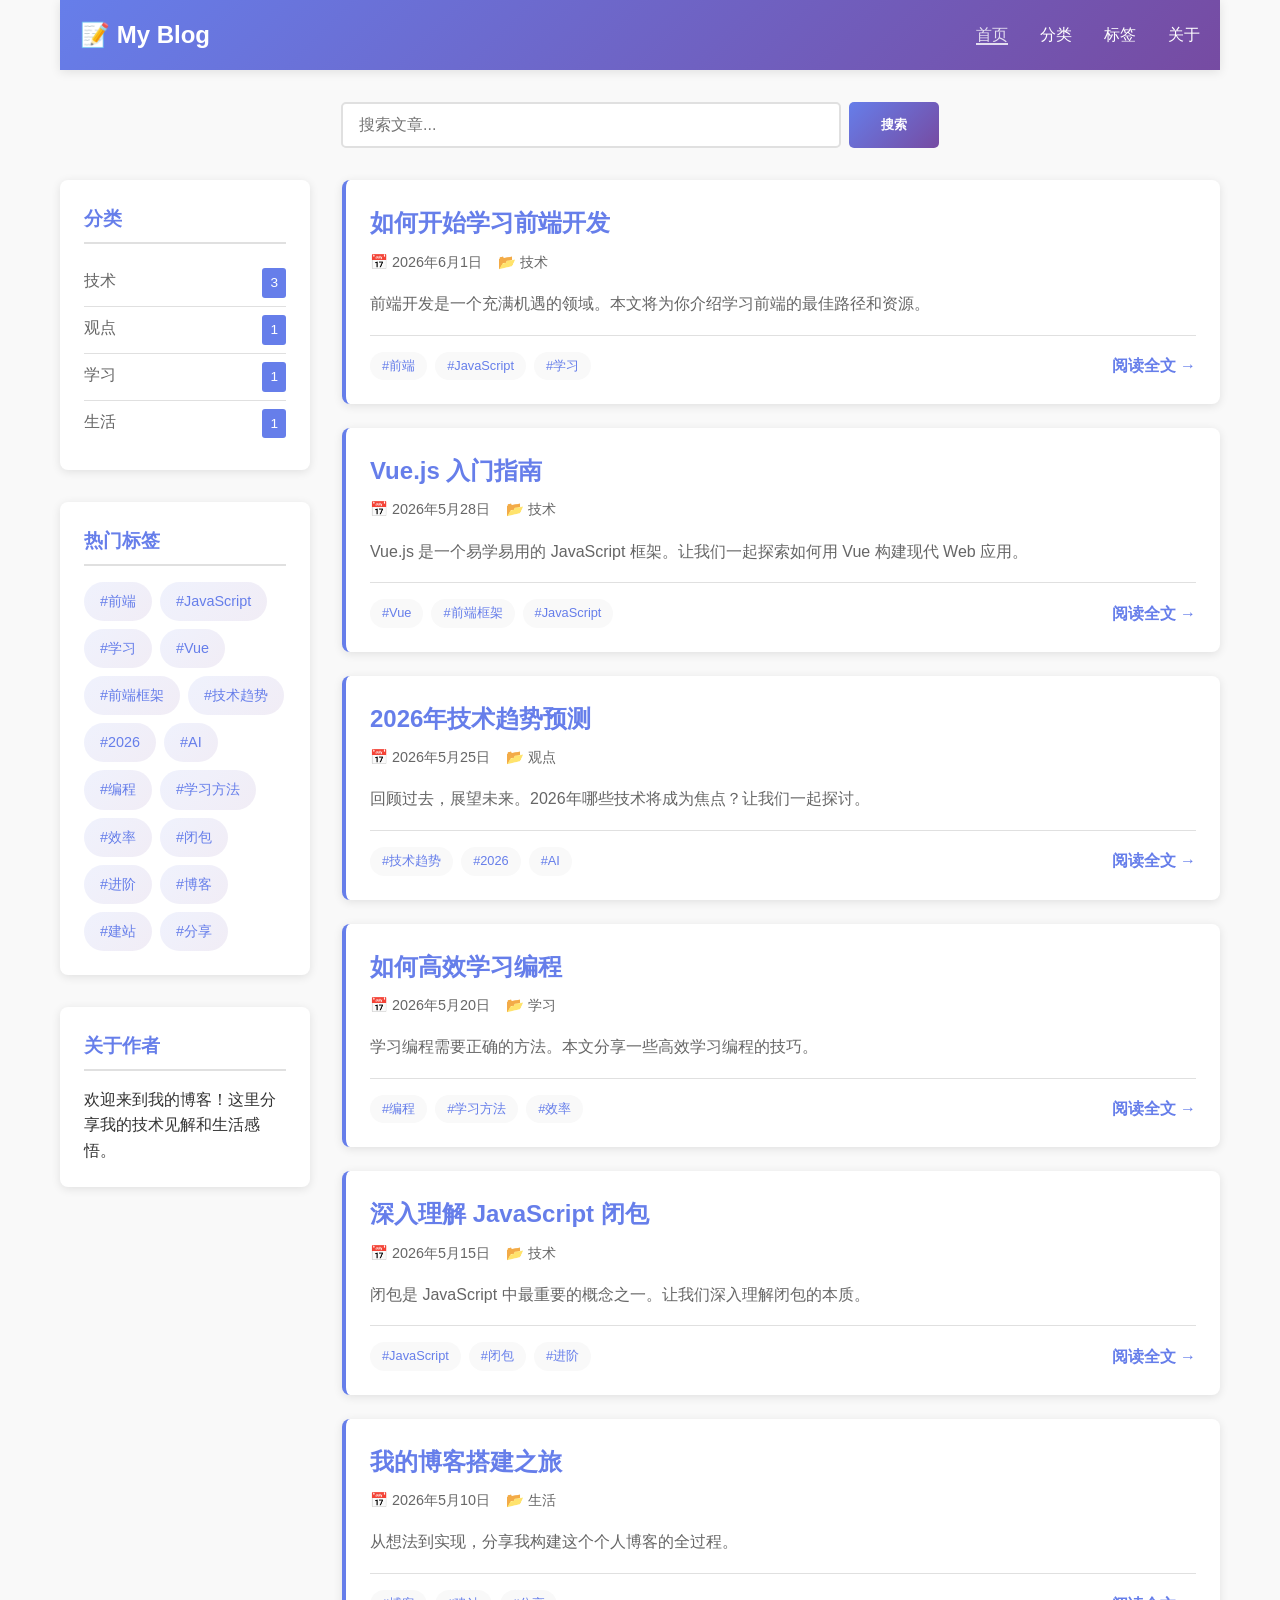
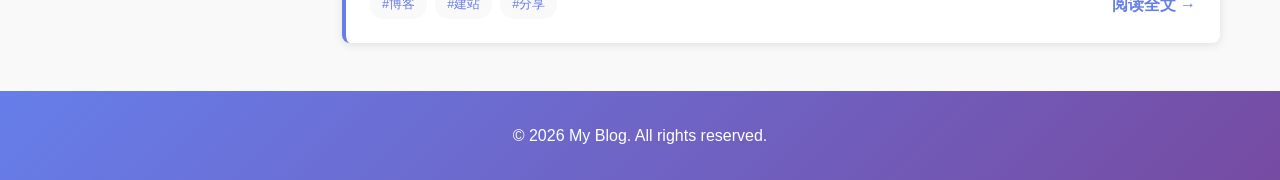
==== post.html @ 48e8e5b2 "Initial commit: Complete personal blog with all features" ====
<!DOCTYPE html>
<html lang="zh-CN">
<head>
    <meta charset="UTF-8">
    <meta name="viewport" content="width=device-width, initial-scale=1.0">
    <title>文章详情</title>
    <link rel="stylesheet" href="styles/main.css">
    <link rel="stylesheet" href="styles/post.css">
    <link rel="stylesheet" href="styles/responsive.css">
</head>
<body>
    <div class="container">
        <!-- 导航栏 -->
        <nav class="navbar">
            <div class="nav-container">
                <div class="logo">
                    <a href="index.html">📝 My Blog</a>
                </div>
                <ul class="nav-menu">
                    <li><a href="index.html">首页</a></li>
                    <li><a href="#" id="categories-link">分类</a></li>
                    <li><a href="#" id="tags-link">标签</a></li>
                    <li><a href="#" id="about-link">关于</a></li>
                </ul>
            </div>
        </nav>

        <!-- 文章内容 -->
        <article class="post-article">
            <div class="post-header">
                <h1 id="post-title"></h1>
                <div class="post-meta">
                    <span id="post-date"></span>
                    <span id="post-category"></span>
                </div>
            </div>
            <div id="post-tags" class="post-tags"></div>
            <div id="post-content" class="post-content"></div>
        </article>

        <!-- 评论区 -->
        <section class="comments-section">
            <h2>评论</h2>
            <div class="comment-form">
                <input type="text" id="comment-name" placeholder="你的名字" class="comment-input">
                <textarea id="comment-text" placeholder="写下你的评论..." class="comment-textarea"></textarea>
                <button id="submit-comment" class="comment-btn">发布评论</button>
            </div>
            <div id="comments-list" class="comments-list"></div>
        </section>

        <!-- 相关文章 -->
        <section class="related-posts">
            <h2>相关文章</h2>
            <div id="related-posts-list" class="posts-grid"></div>
        </section>
    </div>

    <!-- 页脚 -->
    <footer class="footer">
        <p>&copy; 2026 My Blog. All rights reserved.</p>
    </footer>

    <script src="js/data.js"></script>
    <script src="js/post.js"></script>
</body>
</html>
---- styles/main.css ----
:root {
    --primary-color: #667eea;
    --secondary-color: #764ba2;
    --text-color: #333;
    --text-light: #666;
    --bg-color: #f9f9f9;
    --white: #ffffff;
    --border-color: #e0e0e0;
    --shadow: 0 2px 10px rgba(0, 0, 0, 0.1);
    --transition: all 0.3s ease;
}

* {
    margin: 0;
    padding: 0;
    box-sizing: border-box;
}

body {
    font-family: -apple-system, BlinkMacSystemFont, 'Segoe UI', Roboto, 'Helvetica Neue', Arial, sans-serif;
    color: var(--text-color);
    background-color: var(--bg-color);
    line-height: 1.6;
}

.container {
    max-width: 1200px;
    margin: 0 auto;
    padding: 0 20px;
}

/* 导航栏 */
.navbar {
    background: linear-gradient(135deg, var(--primary-color), var(--secondary-color));
    color: white;
    padding: 1rem 0;
    box-shadow: var(--shadow);
    position: sticky;
    top: 0;
    z-index: 100;
}

.nav-container {
    max-width: 1200px;
    margin: 0 auto;
    padding: 0 20px;
    display: flex;
    justify-content: space-between;
    align-items: center;
}

.logo a {
    font-size: 1.5rem;
    font-weight: bold;
    color: white;
    text-decoration: none;
    transition: var(--transition);
}

.logo a:hover {
    opacity: 0.8;
}

.nav-menu {
    display: flex;
    list-style: none;
    gap: 2rem;
}

.nav-menu a {
    color: white;
    text-decoration: none;
    transition: var(--transition);
    font-weight: 500;
}

.nav-menu a:hover,
.nav-menu a.active {
    opacity: 0.8;
    border-bottom: 2px solid white;
}

/* 搜索栏 */
.search-container {
    display: flex;
    gap: 0.5rem;
    margin: 2rem 0;
    justify-content: center;
}

.search-input {
    padding: 0.75rem 1rem;
    border: 2px solid var(--border-color);
    border-radius: 5px;
    width: 100%;
    max-width: 500px;
    font-size: 1rem;
    transition: var(--transition);
}

.search-input:focus {
    outline: none;
    border-color: var(--primary-color);
    box-shadow: 0 0 0 3px rgba(102, 126, 234, 0.1);
}

.search-btn {
    padding: 0.75rem 2rem;
    background: linear-gradient(135deg, var(--primary-color), var(--secondary-color));
    color: white;
    border: none;
    border-radius: 5px;
    cursor: pointer;
    font-weight: bold;
    transition: var(--transition);
}

.search-btn:hover {
    transform: translateY(-2px);
    box-shadow: var(--shadow);
}

/* 主内容区域 */
.main-content {
    display: grid;
    grid-template-columns: 250px 1fr;
    gap: 2rem;
    margin: 2rem 0;
}

/* 侧边栏 */
.sidebar {
    display: flex;
    flex-direction: column;
    gap: 2rem;
}

.widget {
    background: var(--white);
    padding: 1.5rem;
    border-radius: 8px;
    box-shadow: var(--shadow);
}

.widget h3 {
    margin-bottom: 1rem;
    color: var(--primary-color);
    border-bottom: 2px solid var(--border-color);
    padding-bottom: 0.5rem;
}

.category-list {
    list-style: none;
}

.category-list li {
    padding: 0.5rem 0;
    border-bottom: 1px solid var(--border-color);
}

.category-list li:last-child {
    border-bottom: none;
}

.category-list a {
    color: var(--text-light);
    text-decoration: none;
    transition: var(--transition);
    display: flex;
    justify-content: space-between;
}

.category-list a:hover {
    color: var(--primary-color);
    padding-left: 0.5rem;
}

.category-count {
    background: var(--primary-color);
    color: white;
    padding: 0.25rem 0.5rem;
    border-radius: 3px;
    font-size: 0.85rem;
}

/* 标签云 */
.tags-cloud {
    display: flex;
    flex-wrap: wrap;
    gap: 0.5rem;
}

.tag {
    display: inline-block;
    padding: 0.5rem 1rem;
    background: linear-gradient(135deg, rgba(102, 126, 234, 0.1), rgba(118, 75, 162, 0.1));
    color: var(--primary-color);
    border-radius: 20px;
    cursor: pointer;
    transition: var(--transition);
    font-size: 0.9rem;
}

.tag:hover {
    background: linear-gradient(135deg, var(--primary-color), var(--secondary-color));
    color: white;
    transform: scale(1.05);
}

/* 文章列表 */
.posts-container {
    flex: 1;
}

.posts-list {
    display: flex;
    flex-direction: column;
    gap: 1.5rem;
}

.post-card {
    background: var(--white);
    border-radius: 8px;
    padding: 1.5rem;
    box-shadow: var(--shadow);
    transition: var(--transition);
    cursor: pointer;
    border-left: 4px solid var(--primary-color);
}

.post-card:hover {
    transform: translateY(-5px);
    box-shadow: 0 5px 20px rgba(0, 0, 0, 0.15);
    border-left-color: var(--secondary-color);
}

.post-card h2 {
    margin-bottom: 0.5rem;
    color: var(--primary-color);
    transition: var(--transition);
}

.post-card:hover h2 {
    color: var(--secondary-color);
}

.post-meta {
    display: flex;
    gap: 1rem;
    font-size: 0.9rem;
    color: var(--text-light);
    margin-bottom: 1rem;
}

.post-excerpt {
    color: var(--text-light);
    margin-bottom: 1rem;
    line-height: 1.8;
}

.post-footer {
    display: flex;
    justify-content: space-between;
    align-items: center;
    margin-top: 1rem;
    padding-top: 1rem;
    border-top: 1px solid var(--border-color);
}

.post-tags {
    display: flex;
    gap: 0.5rem;
    flex-wrap: wrap;
}

.post-tag {
    font-size: 0.8rem;
    padding: 0.25rem 0.75rem;
    background: var(--bg-color);
    color: var(--primary-color);
    border-radius: 15px;
    cursor: pointer;
    transition: var(--transition);
}

.post-tag:hover {
    background: var(--primary-color);
    color: white;
}

.read-more {
    color: var(--primary-color);
    text-decoration: none;
    font-weight: bold;
    transition: var(--transition);
}

.read-more:hover {
    color: var(--secondary-color);
}

/* 无文章提示 */
.no-posts {
    text-align: center;
    padding: 3rem;
    background: var(--white);
    border-radius: 8px;
    box-shadow: var(--shadow);
    color: var(--text-light);
}

/* 页脚 */
.footer {
    background: linear-gradient(135deg, var(--primary-color), var(--secondary-color));
    color: white;
    text-align: center;
    padding: 2rem;
    margin-top: 3rem;
}

/* 模态框 */
.modal {
    display: none;
    position: fixed;
    z-index: 1000;
    left: 0;
    top: 0;
    width: 100%;
    height: 100%;
    background-color: rgba(0, 0, 0, 0.5);
    animation: fadeIn 0.3s;
}

@keyframes fadeIn {
    from { opacity: 0; }
    to { opacity: 1; }
}

.modal-content {
    background-color: var(--white);
    margin: 5% auto;
    padding: 2rem;
    border-radius: 8px;
    max-width: 600px;
    max-height: 80vh;
    overflow-y: auto;
    animation: slideIn 0.3s;
}

@keyframes slideIn {
    from { transform: translateY(-50px); opacity: 0; }
    to { transform: translateY(0); opacity: 1; }
}

.close {
    color: var(--text-light);
    float: right;
    font-size: 1.5rem;
    font-weight: bold;
    cursor: pointer;
    transition: var(--transition);
}

.close:hover {
    color: var(--primary-color);
}

.modal-content h2 {
    color: var(--primary-color);
    margin-bottom: 1.5rem;
}

/* 网格布局 */
.posts-grid {
    display: grid;
    grid-template-columns: repeat(auto-fill, minmax(250px, 1fr));
    gap: 1.5rem;
}

.posts-grid .post-card {
    padding: 1rem;
}

.posts-grid .post-card h2 {
    font-size: 1rem;
}
---- styles/post.css ----
.post-article {
    background: var(--white);
    padding: 2rem;
    border-radius: 8px;
    box-shadow: var(--shadow);
    margin: 2rem 0;
    max-width: 800px;
    margin-left: auto;
    margin-right: auto;
}

.post-header {
    border-bottom: 2px solid var(--border-color);
    padding-bottom: 2rem;
    margin-bottom: 2rem;
}

.post-header h1 {
    font-size: 2.5rem;
    margin-bottom: 1rem;
    color: var(--primary-color);
    line-height: 1.2;
}

.post-meta {
    display: flex;
    gap: 2rem;
    color: var(--text-light);
    font-size: 0.95rem;
}

.post-tags {
    display: flex;
    gap: 0.5rem;
    flex-wrap: wrap;
    margin: 1rem 0 2rem 0;
}

.post-tag {
    display: inline-block;
    padding: 0.5rem 1rem;
    background: linear-gradient(135deg, rgba(102, 126, 234, 0.1), rgba(118, 75, 162, 0.1));
    color: var(--primary-color);
    border-radius: 20px;
    cursor: pointer;
    transition: var(--transition);
    font-size: 0.9rem;
}

.post-tag:hover {
    background: linear-gradient(135deg, var(--primary-color), var(--secondary-color));
    color: white;
}

.post-content {
    font-size: 1.1rem;
    line-height: 1.9;
    color: var(--text-color);
    word-wrap: break-word;
    overflow-wrap: break-word;
}

.post-content h2,
.post-content h3 {
    margin-top: 2rem;
    margin-bottom: 1rem;
    color: var(--primary-color);
}

.post-content p {
    margin-bottom: 1.5rem;
}

.post-content img {
    max-width: 100%;
    height: auto;
    border-radius: 8px;
    margin: 1.5rem 0;
}

.post-content code {
    background: var(--bg-color);
    padding: 0.2rem 0.5rem;
    border-radius: 3px;
    font-family: 'Monaco', 'Courier New', monospace;
    color: var(--secondary-color);
}

.post-content pre {
    background: #f5f5f5;
    padding: 1rem;
    border-radius: 8px;
    overflow-x: auto;
    margin: 1.5rem 0;
    border-left: 4px solid var(--primary-color);
}

.post-content pre code {
    background: none;
    padding: 0;
    color: inherit;
}

.post-content ul,
.post-content ol {
    margin-left: 2rem;
    margin-bottom: 1.5rem;
}

.post-content li {
    margin-bottom: 0.5rem;
}

.post-content blockquote {
    border-left: 4px solid var(--primary-color);
    padding-left: 1rem;
    margin: 1.5rem 0;
    color: var(--text-light);
    font-style: italic;
}

/* 评论区 */
.comments-section {
    background: var(--white);
    padding: 2rem;
    border-radius: 8px;
    box-shadow: var(--shadow);
    margin: 2rem auto;
    max-width: 800px;
}

.comments-section h2 {
    color: var(--primary-color);
    margin-bottom: 1.5rem;
    border-bottom: 2px solid var(--border-color);
    padding-bottom: 0.5rem;
}

.comment-form {
    display: flex;
    flex-direction: column;
    gap: 1rem;
    margin-bottom: 2rem;
    padding-bottom: 2rem;
    border-bottom: 1px solid var(--border-color);
}

.comment-input,
.comment-textarea {
    padding: 0.75rem;
    border: 2px solid var(--border-color);
    border-radius: 5px;
    font-family: inherit;
    font-size: 1rem;
    transition: var(--transition);
}

.comment-input:focus,
.comment-textarea:focus {
    outline: none;
    border-color: var(--primary-color);
    box-shadow: 0 0 0 3px rgba(102, 126, 234, 0.1);
}

.comment-textarea {
    resize: vertical;
    min-height: 100px;
}

.comment-btn {
    padding: 0.75rem 1.5rem;
    background: linear-gradient(135deg, var(--primary-color), var(--secondary-color));
    color: white;
    border: none;
    border-radius: 5px;
    cursor: pointer;
    font-weight: bold;
    transition: var(--transition);
    align-self: flex-start;
}

.comment-btn:hover {
    transform: translateY(-2px);
    box-shadow: var(--shadow);
}

.comments-list {
    display: flex;
    flex-direction: column;
    gap: 1.5rem;
}

.comment-item {
    padding: 1rem;
    background: var(--bg-color);
    border-radius: 5px;
    border-left: 3px solid var(--primary-color);
}

.comment-author {
    font-weight: bold;
    color: var(--primary-color);
    margin-bottom: 0.5rem;
}

.comment-date {
    font-size: 0.85rem;
    color: var(--text-light);
    margin-bottom: 0.5rem;
}

.comment-text {
    color: var(--text-color);
    line-height: 1.6;
}

/* 相关文章 */
.related-posts {
    background: var(--white);
    padding: 2rem;
    border-radius: 8px;
    box-shadow: var(--shadow);
    margin: 2rem auto;
    max-width: 800px;
}

.related-posts h2 {
    color: var(--primary-color);
    margin-bottom: 1.5rem;
    border-bottom: 2px solid var(--border-color);
    padding-bottom: 0.5rem;
}

.related-posts .post-card {
    cursor: pointer;
    margin-bottom: 1rem;
}

.related-posts .post-card:last-child {
    margin-bottom: 0;
}
---- styles/responsive.css ----
/* 平板设备 */
@media (max-width: 768px) {
    .main-content {
        grid-template-columns: 1fr;
    }

    .sidebar {
        order: 2;
    }

    .posts-container {
        order: 1;
    }

    .nav-menu {
        gap: 1rem;
    }

    .post-header h1 {
        font-size: 1.75rem;
    }

    .search-container {
        flex-direction: column;
    }

    .search-input {
        max-width: 100%;
    }

    .posts-grid {
        grid-template-columns: repeat(auto-fill, minmax(200px, 1fr));
    }
}

/* 手机设备 */
@media (max-width: 480px) {
    .container {
        padding: 0 15px;
    }

    .nav-container {
        padding: 0 15px;
    }

    .logo a {
        font-size: 1.2rem;
    }

    .nav-menu {
        gap: 0.5rem;
        font-size: 0.9rem;
    }

    .nav-menu a {
        padding: 0.5rem;
    }

    .post-card {
        padding: 1rem;
    }

    .post-meta {
        flex-wrap: wrap;
        gap: 0.5rem;
        font-size: 0.85rem;
    }

    .post-footer {
        flex-direction: column;
        gap: 1rem;
    }

    .widget {
        padding: 1rem;
    }

    .post-article {
        padding: 1rem;
    }

    .post-header h1 {
        font-size: 1.5rem;
    }

    .post-content {
        font-size: 1rem;
    }

    .posts-grid {
        grid-template-columns: 1fr;
    }

    .modal-content {
        margin: 20% auto;
        width: 90%;
    }

    .comment-form {
        gap: 0.75rem;
    }
}
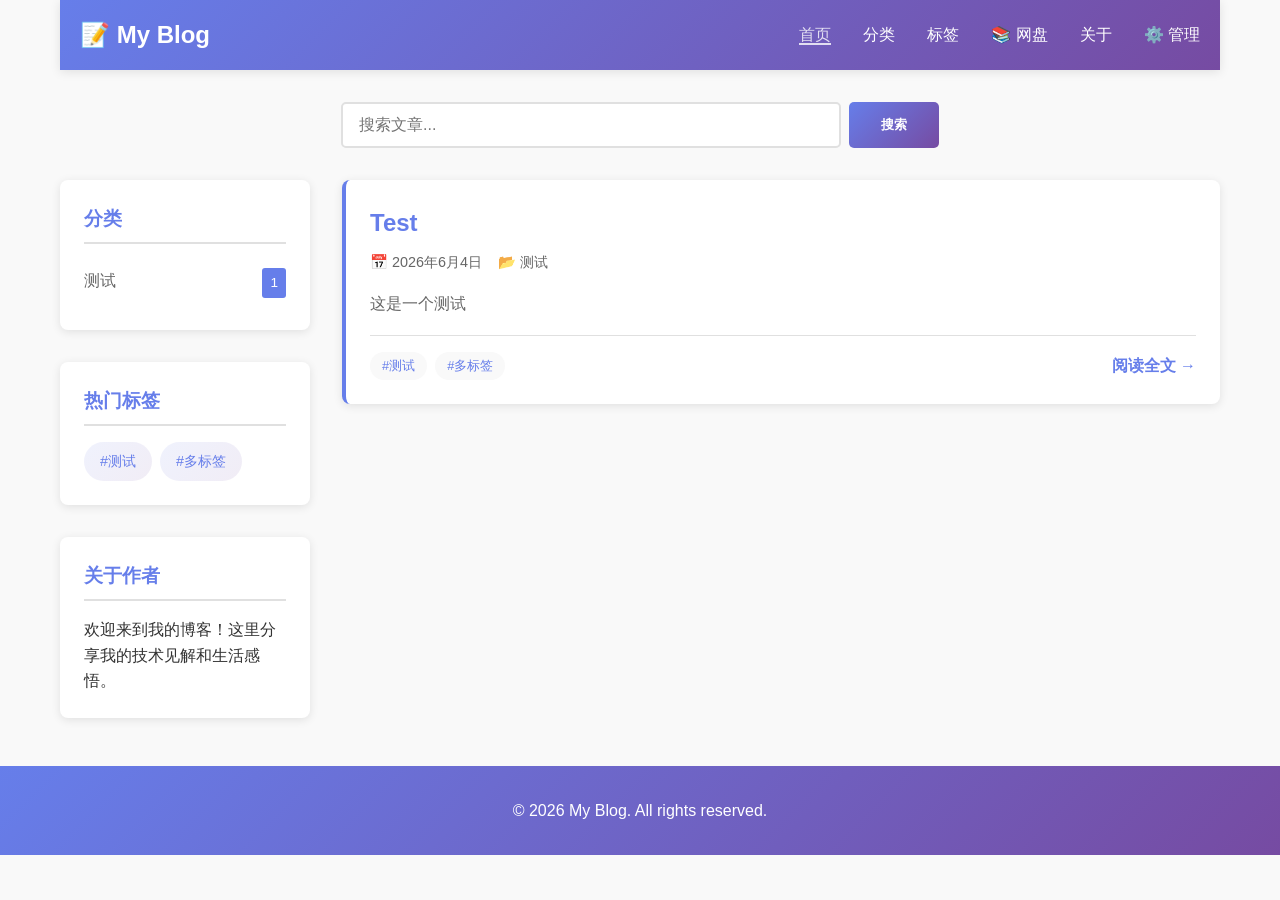
==== commit 49be6138: "Add files via upload" ====
--- a/post.html
+++ b/post.html
@@ -1,67 +1,81 @@
 <!DOCTYPE html>
 <html lang="zh-CN">
 <head>
-    <meta charset="UTF-8">
-    <meta name="viewport" content="width=device-width, initial-scale=1.0">
-    <title>文章详情</title>
-    <link rel="stylesheet" href="styles/main.css">
-    <link rel="stylesheet" href="styles/post.css">
-    <link rel="stylesheet" href="styles/responsive.css">
+  <meta charset="UTF-8">
+  <meta name="viewport" content="width=device-width, initial-scale=1.0">
+  <title>文章详情</title>
+  <link rel="stylesheet" href="styles/main.css">
+  <link rel="stylesheet" href="styles/post.css">
+  <link rel="stylesheet" href="styles/responsive.css">
+  <link rel="stylesheet" href="styles/comments.css">
 </head>
 <body>
-    <div class="container">
-        <!-- 导航栏 -->
-        <nav class="navbar">
-            <div class="nav-container">
-                <div class="logo">
-                    <a href="index.html">📝 My Blog</a>
-                </div>
-                <ul class="nav-menu">
-                    <li><a href="index.html">首页</a></li>
-                    <li><a href="#" id="categories-link">分类</a></li>
-                    <li><a href="#" id="tags-link">标签</a></li>
-                    <li><a href="#" id="about-link">关于</a></li>
-                </ul>
-            </div>
-        </nav>
+  <div class="container">
+    <!-- 导航栏 -->
+    <nav class="navbar">
+      <div class="nav-container">
+        <div class="logo"><a href="index.html">📝 My Blog</a></div>
+        <ul class="nav-menu">
+          <li><a href="index.html">首页</a></li>
+          <li><a href="#" id="categories-link">分类</a></li>
+          <li><a href="#" id="tags-link">标签</a></li>
+          <li><a href="storage.html">📚 网盘</a></li>
+          <li><a href="#" id="about-link">关于</a></li>
+        </ul>
+      </div>
+    </nav>
 
-        <!-- 文章内容 -->
-        <article class="post-article">
-            <div class="post-header">
-                <h1 id="post-title"></h1>
-                <div class="post-meta">
-                    <span id="post-date"></span>
-                    <span id="post-category"></span>
-                </div>
-            </div>
-            <div id="post-tags" class="post-tags"></div>
-            <div id="post-content" class="post-content"></div>
-        </article>
+    <!-- 文章内容 -->
+    <article class="post-article">
+      <div class="post-header">
+        <h1 id="post-title"></h1>
+        <div class="post-meta">
+          <span id="post-date"></span>
+          <span id="post-category"></span>
+          <span id="post-author"></span>
+        </div>
+      </div>
+      <div id="post-tags" class="post-tags"></div>
+      <div id="post-content" class="post-content"></div>
+    </article>
 
-        <!-- 评论区 -->
-        <section class="comments-section">
-            <h2>评论</h2>
-            <div class="comment-form">
-                <input type="text" id="comment-name" placeholder="你的名字" class="comment-input">
-                <textarea id="comment-text" placeholder="写下你的评论..." class="comment-textarea"></textarea>
-                <button id="submit-comment" class="comment-btn">发布评论</button>
-            </div>
-            <div id="comments-list" class="comments-list"></div>
-        </section>
+    <!-- 评论区 -->
+    <section class="comments-section">
+      <h2>评论 <span id="comments-count" class="comments-count-badge">0</span></h2>
 
-        <!-- 相关文章 -->
-        <section class="related-posts">
-            <h2>相关文章</h2>
-            <div id="related-posts-list" class="posts-grid"></div>
-        </section>
-    </div>
+      <!-- 评论表单 -->
+      <div class="comment-form-card">
+        <h3>发表评论</h3>
+        <div id="reply-hint" class="reply-hint" style="display:none">
+          ↩️ 回复中...
+          <button onclick="cancelReply()" class="cancel-reply">✕ 取消回复</button>
+        </div>
+        <div class="comment-form-row">
+          <input type="text" id="comment-nickname" placeholder="昵称 *" class="comment-input">
+          <input type="email" id="comment-email" placeholder="邮箱（可选）" class="comment-input">
+        </div>
+        <textarea id="comment-content" placeholder="写下你的评论..." class="comment-textarea"></textarea>
+        <div id="comment-form-msg" class="form-msg" style="display:none"></div>
+        <button id="submit-comment-btn" class="comment-submit-btn" onclick="submitComment()">发表评论</button>
+      </div>
 
-    <!-- 页脚 -->
-    <footer class="footer">
-        <p>&copy; 2026 My Blog. All rights reserved.</p>
-    </footer>
+      <!-- 评论列表 -->
+      <div id="comments-list" class="comments-list"></div>
+    </section>
 
-    <script src="js/data.js"></script>
-    <script src="js/post.js"></script>
+    <!-- 相关文章 -->
+    <section class="related-posts">
+      <h2>相关文章</h2>
+      <div id="related-posts-list" class="posts-grid"></div>
+    </section>
+  </div>
+
+  <footer class="footer">
+    <p>&copy; 2026 My Blog. All rights reserved.</p>
+  </footer>
+
+  <script src="js/supabase.js"></script>
+  <script src="js/comments.js"></script>
+  <script src="js/post.js"></script>
 </body>
-</html>+</html>
